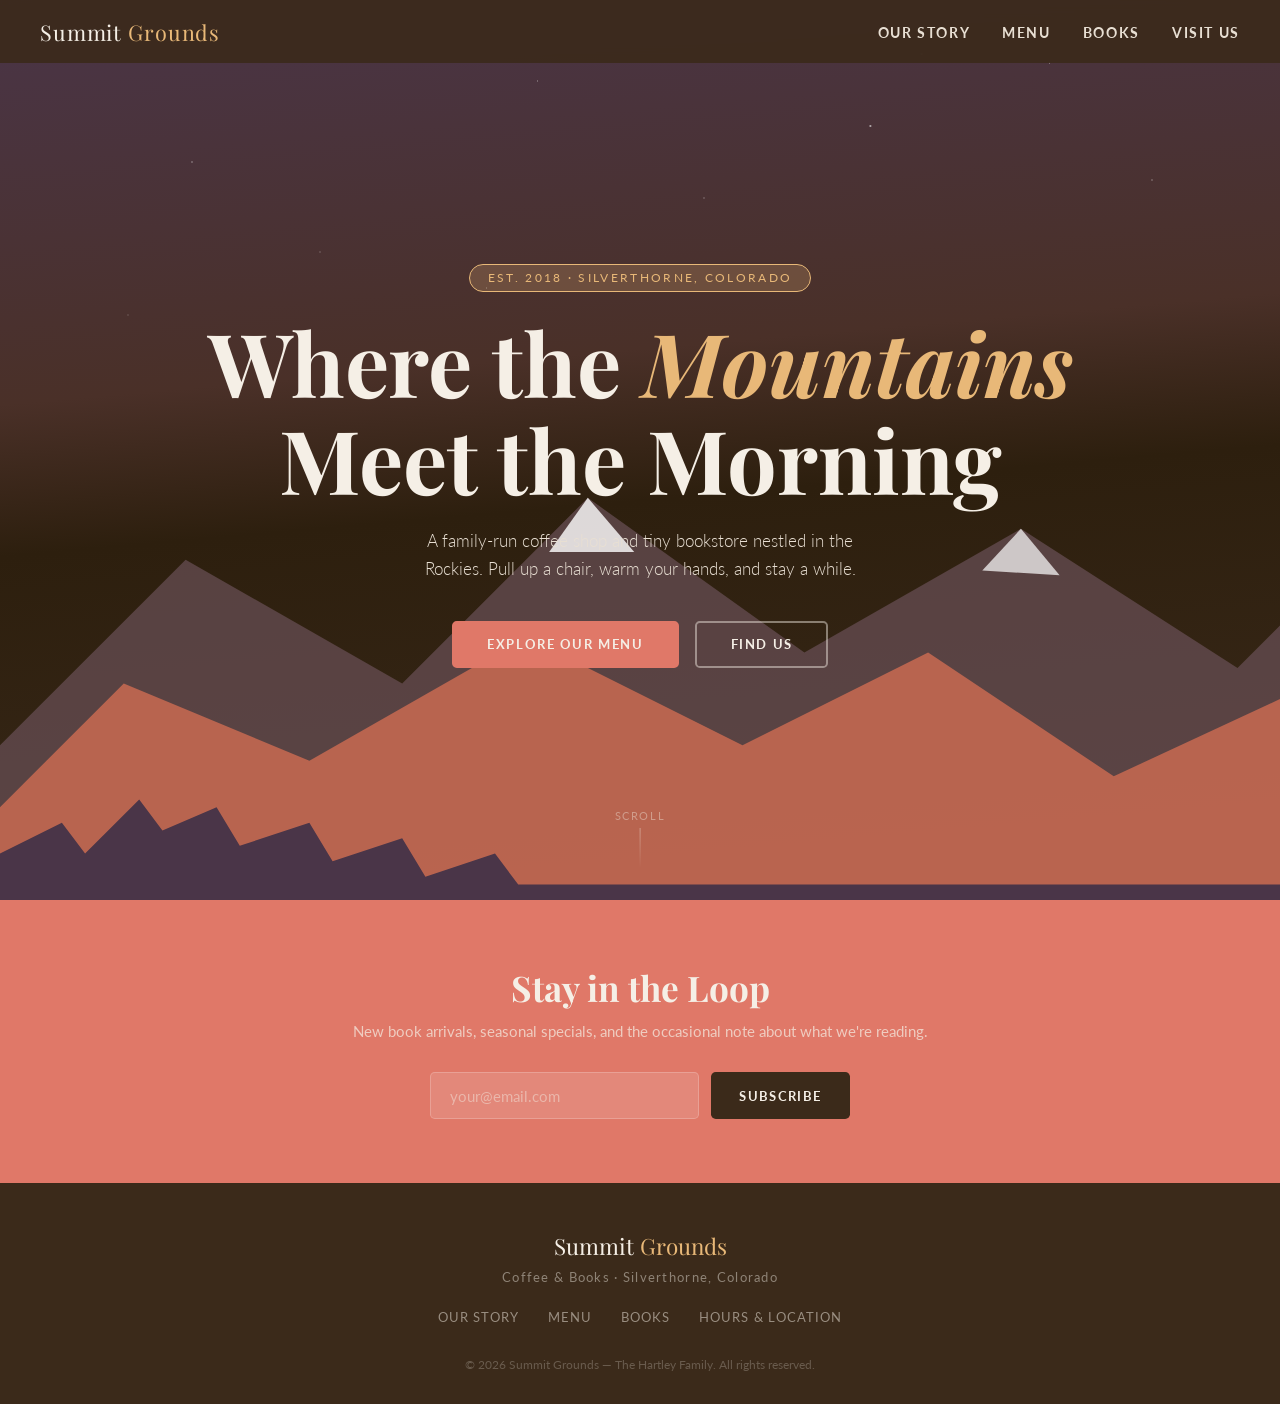
==== index.html @ 2be8e4b4 "Add Summit Grounds coffee shop and bookstore landing site. Multi-page static site with mountain-them" ====
<!DOCTYPE html>
<html lang="en">
<head>
  <meta charset="UTF-8" />
  <meta name="viewport" content="width=device-width, initial-scale=1.0" />
  <title>Summit Grounds — Coffee & Books</title>
  <link rel="preconnect" href="https://fonts.googleapis.com" />
  <link rel="preconnect" href="https://fonts.gstatic.com" crossorigin />
  <link href="https://fonts.googleapis.com/css2?family=Playfair+Display:ital,wght@0,400;0,600;1,400&family=Lato:wght@300;400;700&display=swap" rel="stylesheet" />
  <link rel="stylesheet" href="styles.css" />
</head>
<body>

<!-- NAV -->
<nav id="main-nav">
  <a href="index.html" class="nav-logo">Summit <span>Grounds</span></a>
  <button class="nav-toggle" type="button" aria-label="Open menu" aria-expanded="false" onclick="toggleNav()">
    <span></span><span></span><span></span>
  </button>
  <ul>
    <li><a href="about.html" onclick="closeNav()">Our Story</a></li>
    <li><a href="menu.html" onclick="closeNav()">Menu</a></li>
    <li><a href="books.html" onclick="closeNav()">Books</a></li>
    <li><a href="visit.html" onclick="closeNav()">Visit Us</a></li>
  </ul>
</nav>

<!-- HERO -->
<section class="hero" id="home">
  <div class="stars"></div>

  <!-- Mountain SVG -->
  <svg class="mountains" viewBox="0 0 1440 320" preserveAspectRatio="none" xmlns="http://www.w3.org/2000/svg">
    <!-- Back range -->
    <path d="M0,220 L120,100 L260,180 L380,60 L520,160 L660,80 L800,170 L920,50 L1060,140 L1200,90 L1340,160 L1440,120 L1440,320 L0,320 Z" fill="#6a5058" opacity="0.7"/>
    <!-- Snow caps -->
    <path d="M380,60 L410,95 L355,95 Z" fill="white" opacity="0.8"/>
    <path d="M920,50 L950,88 L892,85 Z" fill="white" opacity="0.8"/>
    <path d="M660,80 L685,110 L635,107 Z" fill="white" opacity="0.7"/>
    <!-- Mid range -->
    <path d="M0,260 L80,180 L200,230 L340,150 L480,220 L600,160 L720,240 L860,175 L980,250 L1100,190 L1220,255 L1340,210 L1440,240 L1440,320 L0,320 Z" fill="#c96a52" opacity="0.85"/>
    <!-- Foreground tree line -->
    <path d="M0,310 L0,290 L40,270 L55,290 L90,255 L105,275 L140,260 L155,285 L200,270 L215,295 L260,280 L275,305 L320,290 L335,310 L1100,310 L1115,290 L1150,275 L1165,298 L1200,265 L1215,285 L1260,275 L1280,305 L1320,288 L1360,270 L1380,295 L1440,280 L1440,320 L0,320 Z" fill="#4a3548"/>
  </svg>

  <div class="hero-badge">Est. 2018 · Silverthorne, Colorado</div>
  <h1>Where the <em>Mountains</em><br>Meet the Morning</h1>
  <p class="hero-sub">A family-run coffee shop and tiny bookstore nestled in the Rockies. Pull up a chair, warm your hands, and stay a while.</p>
  <div class="hero-cta">
    <a href="menu.html" class="btn btn-primary">Explore Our Menu</a>
    <a href="visit.html" class="btn btn-outline">Find Us</a>
  </div>

  <div class="scroll-hint">Scroll</div>
</section>

<!-- NEWSLETTER -->
<section class="newsletter">
  <div class="container">
    <h2>Stay in the Loop</h2>
    <p>New book arrivals, seasonal specials, and the occasional note about what we're reading.</p>
    <form class="newsletter-form" onsubmit="handleSubmit(event)">
      <input type="email" placeholder="your@email.com" required />
      <button type="submit">Subscribe</button>
    </form>
  </div>
</section>

<!-- FOOTER -->
<footer>
  <div class="footer-logo">Summit <span>Grounds</span></div>
  <div class="footer-tagline">Coffee & Books · Silverthorne, Colorado</div>
  <div class="footer-links">
    <a href="about.html">Our Story</a>
    <a href="menu.html">Menu</a>
    <a href="books.html">Books</a>
    <a href="visit.html">Hours & Location</a>
  </div>
  <div class="footer-copy">© 2026 Summit Grounds — The Hartley Family. All rights reserved.</div>
</footer>

<script src="shared.js"></script>
</body>
</html>
---- styles.css ----
*, *::before, *::after { box-sizing: border-box; margin: 0; padding: 0; }

    :root {
      --bark:      #3b2a1a;
      --espresso:  #5c3d1e;
      --latte:     #a0714f;
      --cream:     #f5efe6;
      --fog:       #e8dfd3;
      --pine:      #e07868;
      --sage:      #e8b878;
      --stone:     #a89098;
      --sky:       #f5c8a8;
      --ember:     #d88a9a;
      --rust:      #c96a52;
      --snow:      #f9f6f2;
    }

    html { scroll-behavior: smooth; }

    body {
      font-family: 'Lato', sans-serif;
      background: var(--snow);
      color: var(--bark);
      overflow-x: hidden;
    }

    /* ── NAV ── */
    nav {
      position: fixed;
      top: 0; left: 0; right: 0;
      z-index: 100;
      display: flex;
      align-items: center;
      justify-content: space-between;
      padding: 1.1rem 2.5rem;
      background: rgba(59,42,26,0.88);
      backdrop-filter: blur(8px);
    }
    .nav-logo {
      font-family: 'Playfair Display', serif;
      font-size: 1.35rem;
      color: var(--cream);
      letter-spacing: 0.04em;
      text-decoration: none;
    }
    .nav-logo span { color: var(--sage); }
    nav ul {
      list-style: none;
      display: flex;
      gap: 2rem;
    }
    nav ul a {
      text-decoration: none;
      color: var(--fog);
      font-size: 0.85rem;
      font-weight: 700;
      letter-spacing: 0.12em;
      text-transform: uppercase;
      transition: color 0.2s;
    }
    nav ul a:hover { color: var(--sage); }
    nav ul a[aria-current="page"] { color: var(--sage); }

    /* Subpages — room for fixed nav bar */
    .page-main > section { padding-top: 7.5rem; }

    .nav-toggle {
      display: none;
      background: none;
      border: none;
      cursor: pointer;
      padding: 0.35rem;
      color: var(--cream);
    }
    .nav-toggle span {
      display: block;
      width: 22px;
      height: 2px;
      background: var(--cream);
      margin: 5px 0;
      border-radius: 2px;
      transition: transform 0.25s, opacity 0.25s;
    }
    nav.open .nav-toggle span:nth-child(1) { transform: translateY(7px) rotate(45deg); }
    nav.open .nav-toggle span:nth-child(2) { opacity: 0; }
    nav.open .nav-toggle span:nth-child(3) { transform: translateY(-7px) rotate(-45deg); }

    /* ── HERO ── */
    .hero {
      position: relative;
      min-height: 100vh;
      display: flex;
      flex-direction: column;
      align-items: center;
      justify-content: center;
      text-align: center;
      padding: 6rem 2rem 4rem;
      overflow: hidden;
      background: linear-gradient(175deg, #4a3548 0%, #4a3028 40%, #2d1f0e 55%, #3b2a1a 100%);
    }

    /* SVG mountain silhouette */
    .mountains {
      position: absolute;
      bottom: 0; left: 0; right: 0;
      height: 55%;
      pointer-events: none;
    }

    /* Stars */
    .stars {
      position: absolute;
      inset: 0;
      background-image:
        radial-gradient(1px 1px at 15% 18%, rgba(255,255,255,0.7) 0%, transparent 100%),
        radial-gradient(1px 1px at 42% 9%,  rgba(255,255,255,0.5) 0%, transparent 100%),
        radial-gradient(1.5px 1.5px at 68% 14%, rgba(255,255,255,0.8) 0%, transparent 100%),
        radial-gradient(1px 1px at 82% 7%,  rgba(255,255,255,0.6) 0%, transparent 100%),
        radial-gradient(1px 1px at 25% 28%, rgba(255,255,255,0.4) 0%, transparent 100%),
        radial-gradient(1px 1px at 55% 22%, rgba(255,255,255,0.5) 0%, transparent 100%),
        radial-gradient(1px 1px at 90% 20%, rgba(255,255,255,0.6) 0%, transparent 100%),
        radial-gradient(1px 1px at 10% 35%, rgba(255,255,255,0.3) 0%, transparent 100%),
        radial-gradient(1.5px 1.5px at 72% 6%, rgba(255,255,255,0.9) 0%, transparent 100%),
        radial-gradient(1px 1px at 38% 32%, rgba(255,255,255,0.4) 0%, transparent 100%);
    }

    .hero-badge {
      display: inline-block;
      background: rgba(232,184,120,0.22);
      border: 1px solid var(--sage);
      color: var(--sage);
      font-size: 0.72rem;
      letter-spacing: 0.2em;
      text-transform: uppercase;
      padding: 0.4rem 1.1rem;
      border-radius: 2rem;
      margin-bottom: 1.4rem;
      position: relative;
      z-index: 2;
    }

    .hero h1 {
      font-family: 'Playfair Display', serif;
      font-size: clamp(3rem, 7vw, 5.5rem);
      color: var(--cream);
      line-height: 1.1;
      position: relative;
      z-index: 2;
    }
    .hero h1 em {
      font-style: italic;
      color: var(--sage);
    }

    .hero-sub {
      font-size: 1.05rem;
      color: var(--fog);
      font-weight: 300;
      margin: 1.2rem 0 2.4rem;
      max-width: 480px;
      position: relative;
      z-index: 2;
      line-height: 1.65;
    }

    .hero-cta {
      display: flex;
      gap: 1rem;
      position: relative;
      z-index: 2;
      flex-wrap: wrap;
      justify-content: center;
    }
    .btn {
      display: inline-block;
      text-decoration: none;
      padding: 0.85rem 2.1rem;
      border-radius: 0.3rem;
      font-size: 0.82rem;
      font-weight: 700;
      letter-spacing: 0.12em;
      text-transform: uppercase;
      transition: all 0.22s;
      cursor: pointer;
    }
    .btn-primary {
      background: var(--pine);
      color: var(--cream);
      border: 2px solid var(--pine);
    }
    .btn-primary:hover {
      background: var(--rust);
      border-color: var(--rust);
      transform: translateY(-2px);
    }
    .btn-outline {
      background: transparent;
      color: var(--cream);
      border: 2px solid rgba(245,239,230,0.45);
    }
    .btn-outline:hover {
      border-color: var(--cream);
      transform: translateY(-2px);
    }

    /* ── SCROLL INDICATOR ── */
    .scroll-hint {
      position: absolute;
      bottom: 2rem;
      left: 50%;
      transform: translateX(-50%);
      display: flex;
      flex-direction: column;
      align-items: center;
      gap: 0.4rem;
      color: rgba(245,239,230,0.4);
      font-size: 0.68rem;
      letter-spacing: 0.15em;
      text-transform: uppercase;
      z-index: 2;
    }
    .scroll-hint::after {
      content: '';
      display: block;
      width: 1px;
      height: 40px;
      background: linear-gradient(to bottom, rgba(245,239,230,0.4), transparent);
      animation: scrollPulse 2s ease-in-out infinite;
    }
    @keyframes scrollPulse {
      0%, 100% { opacity: 0.4; transform: scaleY(1); }
      50%       { opacity: 1;   transform: scaleY(1.2); }
    }

    /* ── SECTION SHARED ── */
    section { padding: 6rem 2rem; }
    .container { max-width: 1100px; margin: 0 auto; }
    .section-label {
      font-size: 0.72rem;
      font-weight: 700;
      letter-spacing: 0.22em;
      text-transform: uppercase;
      color: var(--sage);
      display: block;
      margin-bottom: 0.7rem;
    }
    .section-title {
      font-family: 'Playfair Display', serif;
      font-size: clamp(1.9rem, 4vw, 2.9rem);
      line-height: 1.2;
      color: var(--bark);
    }
    .section-title em { color: var(--pine); font-style: italic; }
    .divider {
      width: 50px;
      height: 3px;
      background: var(--latte);
      border-radius: 2px;
      margin: 1.2rem 0 2rem;
    }

    /* ── ABOUT ── */
    .about { background: var(--cream); }
    .about-grid {
      display: grid;
      grid-template-columns: 1fr 1fr;
      gap: 4rem;
      align-items: center;
    }
    .about-text p {
      font-size: 1rem;
      line-height: 1.8;
      color: var(--stone);
      margin-bottom: 1rem;
    }
    .about-text p strong { color: var(--bark); }
    .about-illustration {
      position: relative;
      height: 380px;
      border-radius: 0.5rem;
      overflow: hidden;
    }

    /* Hand-crafted CSS illustration of a cozy shop window */
    .shop-window {
      width: 100%;
      height: 100%;
      background: linear-gradient(160deg, #2d1f0e 0%, #3a2810 100%);
      position: relative;
      display: flex;
      align-items: center;
      justify-content: center;
    }
    .window-frame {
      width: 78%;
      height: 78%;
      border: 6px solid #6b4c2e;
      border-radius: 6px 6px 0 0;
      position: relative;
      background: linear-gradient(180deg, #f5c8a8 0%, #e8b878 40%, #e8a0a8 75%, #f0e8d8 100%);
      overflow: hidden;
    }
    .window-cross {
      position: absolute;
      top: 0; left: 50%; transform: translateX(-50%);
      width: 6px; height: 100%;
      background: #6b4c2e;
    }
    .window-cross-h {
      position: absolute;
      top: 45%; left: 0;
      height: 6px; width: 100%;
      background: #6b4c2e;
    }
    .w-mountain {
      position: absolute;
      bottom: 38%;
      left: 0; right: 0;
    }
    .w-pine-tree {
      position: absolute;
      bottom: 36%;
    }
    .w-pine-tree::before {
      content: '';
      position: absolute;
      bottom: 0;
      left: 50%;
      transform: translateX(-50%);
      border-left: 10px solid transparent;
      border-right: 10px solid transparent;
      border-bottom: 24px solid #d49068;
    }
    .w-pine-tree::after {
      content: '';
      position: absolute;
      bottom: 18px;
      left: 50%;
      transform: translateX(-50%);
      border-left: 7px solid transparent;
      border-right: 7px solid transparent;
      border-bottom: 18px solid #e8b878;
    }
    .w-coffee-cup {
      position: absolute;
      bottom: 6%;
      left: 50%;
      transform: translateX(-50%);
      width: 36px;
      height: 28px;
      background: #5c3d1e;
      border-radius: 0 0 8px 8px;
    }
    .w-coffee-cup::before {
      content: '';
      position: absolute;
      top: 4px; right: -8px;
      width: 10px; height: 16px;
      border: 3px solid #5c3d1e;
      border-left: none;
      border-radius: 0 8px 8px 0;
    }
    .w-steam {
      position: absolute;
      bottom: 32%;
      left: 50%;
      transform: translateX(-50%);
      display: flex;
      gap: 6px;
    }
    .w-steam span {
      display: block;
      width: 2px;
      height: 14px;
      background: rgba(255,255,255,0.5);
      border-radius: 2px;
      animation: steamRise 1.8s ease-in-out infinite;
    }
    .w-steam span:nth-child(2) { animation-delay: 0.4s; height: 18px; }
    .w-steam span:nth-child(3) { animation-delay: 0.8s; }
    @keyframes steamRise {
      0%   { opacity: 0; transform: translateY(0) scaleX(1); }
      50%  { opacity: 0.7; }
      100% { opacity: 0; transform: translateY(-20px) scaleX(1.5); }
    }
    .window-sill {
      position: absolute;
      bottom: -6px; left: -6px; right: -6px;
      height: 14px;
      background: #6b4c2e;
      border-radius: 0 0 4px 4px;
    }
    .shop-sign {
      position: absolute;
      top: 8%;
      left: 50%;
      transform: translateX(-50%);
      background: var(--pine);
      color: var(--cream);
      font-family: 'Playfair Display', serif;
      font-size: 0.7rem;
      padding: 0.3rem 0.8rem;
      border-radius: 0.2rem;
      white-space: nowrap;
      letter-spacing: 0.06em;
    }

    /* ── MENU ── */
    .menu { background: var(--snow); }
    .menu-tabs {
      display: flex;
      gap: 0.5rem;
      margin-bottom: 2.5rem;
      flex-wrap: wrap;
    }
    .tab-btn {
      padding: 0.6rem 1.4rem;
      border: 2px solid var(--fog);
      background: transparent;
      color: var(--stone);
      font-family: 'Lato', sans-serif;
      font-size: 0.82rem;
      font-weight: 700;
      letter-spacing: 0.1em;
      text-transform: uppercase;
      border-radius: 0.25rem;
      cursor: pointer;
      transition: all 0.2s;
    }
    .tab-btn.active, .tab-btn:hover {
      background: var(--espresso);
      border-color: var(--espresso);
      color: var(--cream);
    }
    .menu-panel { display: none; }
    .menu-panel.active { display: grid; grid-template-columns: repeat(auto-fill, minmax(260px, 1fr)); gap: 1.5rem; }
    .menu-card {
      background: var(--cream);
      border-radius: 0.5rem;
      padding: 1.5rem;
      border-left: 4px solid var(--latte);
      transition: transform 0.2s, box-shadow 0.2s;
    }
    .menu-card:hover { transform: translateY(-3px); box-shadow: 0 8px 24px rgba(59,42,26,0.1); }
    .menu-card h4 {
      font-family: 'Playfair Display', serif;
      font-size: 1.05rem;
      color: var(--bark);
      margin-bottom: 0.35rem;
    }
    .menu-card p {
      font-size: 0.88rem;
      color: var(--stone);
      line-height: 1.6;
      margin-bottom: 0.75rem;
    }
    .menu-price {
      font-size: 0.82rem;
      font-weight: 700;
      color: var(--pine);
      letter-spacing: 0.05em;
    }
    .menu-card.pine  { border-left-color: var(--pine); }
    .menu-card.sky   { border-left-color: var(--sky); }
    .menu-card.ember { border-left-color: var(--ember); }

    /* ── BOOKS ── */
    .books { background: linear-gradient(135deg, #2d1f0e 0%, #4a3548 100%); }
    .books .section-title { color: var(--cream); }
    .books .section-label { color: var(--sage); }
    .books .divider { background: var(--sage); }
    .books-intro {
      color: var(--fog);
      font-size: 1rem;
      line-height: 1.75;
      max-width: 560px;
      margin-bottom: 3rem;
    }
    .shelf {
      display: flex;
      gap: 0.5rem;
      align-items: flex-end;
      background: rgba(255,255,255,0.04);
      border-radius: 0.5rem;
      padding: 1.5rem 2rem 0;
      border-bottom: 10px solid #5c3d1e;
      overflow-x: auto;
      margin-bottom: 2rem;
    }
    .book {
      flex: 0 0 auto;
      width: 38px;
      border-radius: 3px 0 0 3px;
      position: relative;
      cursor: default;
      transition: transform 0.2s;
    }
    .book:hover { transform: translateY(-8px); }
    .book-spine {
      width: 100%;
      writing-mode: vertical-rl;
      text-orientation: mixed;
      transform: rotate(180deg);
      font-size: 0.6rem;
      font-weight: 700;
      letter-spacing: 0.08em;
      color: rgba(255,255,255,0.85);
      padding: 0.6rem 0.3rem;
      white-space: nowrap;
      overflow: hidden;
      text-overflow: ellipsis;
      border-radius: 3px 0 0 3px;
    }
    .books-note {
      color: rgba(245,239,230,0.5);
      font-size: 0.82rem;
      font-style: italic;
      text-align: center;
    }

    /* ── VISIT ── */
    .visit { background: var(--cream); }
    .visit-grid {
      display: grid;
      grid-template-columns: 1fr 1fr;
      gap: 3rem;
    }
    .visit-card {
      background: var(--snow);
      border-radius: 0.6rem;
      padding: 2rem;
      box-shadow: 0 2px 12px rgba(59,42,26,0.07);
    }
    .visit-card h3 {
      font-family: 'Playfair Display', serif;
      font-size: 1.25rem;
      color: var(--bark);
      margin-bottom: 1.2rem;
      display: flex;
      align-items: center;
      gap: 0.6rem;
    }
    .visit-icon {
      width: 36px; height: 36px;
      background: var(--pine);
      border-radius: 50%;
      display: flex;
      align-items: center;
      justify-content: center;
      font-size: 1rem;
      flex-shrink: 0;
    }
    .hours-row {
      display: flex;
      justify-content: space-between;
      align-items: center;
      padding: 0.6rem 0;
      border-bottom: 1px solid var(--fog);
      font-size: 0.92rem;
    }
    .hours-row:last-child { border-bottom: none; }
    .hours-day { color: var(--stone); font-weight: 400; }
    .hours-time { color: var(--bark); font-weight: 700; }
    .hours-time.closed { color: var(--latte); }
    .address-block { color: var(--stone); line-height: 2; font-size: 0.95rem; }
    .address-block strong { color: var(--bark); display: block; font-size: 1rem; margin-bottom: 0.3rem; }
    .map-placeholder {
      margin-top: 1.2rem;
      background: linear-gradient(135deg, var(--pine) 0%, var(--rust) 40%, #3b2a1a 100%);
      border-radius: 0.4rem;
      height: 120px;
      display: flex;
      align-items: center;
      justify-content: center;
      color: rgba(245,239,230,0.6);
      font-size: 0.8rem;
      letter-spacing: 0.1em;
      text-transform: uppercase;
      position: relative;
      overflow: hidden;
    }
    .map-placeholder::before {
      content: '⛰';
      position: absolute;
      font-size: 3.5rem;
      opacity: 0.15;
      right: 1rem;
    }
    .map-pin {
      font-size: 1.8rem;
      position: absolute;
      animation: pinBounce 2s ease-in-out infinite;
    }
    @keyframes pinBounce {
      0%, 100% { transform: translateY(0); }
      50%       { transform: translateY(-5px); }
    }

    /* ── NEWSLETTER ── */
    .newsletter {
      background: var(--pine);
      padding: 4rem 2rem;
      text-align: center;
    }
    .newsletter h2 {
      font-family: 'Playfair Display', serif;
      color: var(--cream);
      font-size: clamp(1.6rem, 3.5vw, 2.2rem);
      margin-bottom: 0.7rem;
    }
    .newsletter p {
      color: rgba(245,239,230,0.7);
      font-size: 0.95rem;
      margin-bottom: 2rem;
    }
    .newsletter-form {
      display: flex;
      gap: 0.7rem;
      max-width: 420px;
      margin: 0 auto;
      flex-wrap: wrap;
      justify-content: center;
    }
    .newsletter-form input {
      flex: 1;
      min-width: 220px;
      padding: 0.85rem 1.2rem;
      border: none;
      border-radius: 0.3rem;
      font-family: 'Lato', sans-serif;
      font-size: 0.92rem;
      background: rgba(255,255,255,0.12);
      color: var(--cream);
      outline: none;
      border: 1px solid rgba(255,255,255,0.2);
      transition: border-color 0.2s;
    }
    .newsletter-form input::placeholder { color: rgba(245,239,230,0.45); }
    .newsletter-form input:focus { border-color: rgba(255,255,255,0.55); }
    .newsletter-form button {
      padding: 0.85rem 1.8rem;
      background: var(--bark);
      color: var(--cream);
      border: none;
      border-radius: 0.3rem;
      font-family: 'Lato', sans-serif;
      font-size: 0.82rem;
      font-weight: 700;
      letter-spacing: 0.1em;
      text-transform: uppercase;
      cursor: pointer;
      transition: background 0.2s, transform 0.2s;
    }
    .newsletter-form button:hover { background: #2d1f0e; transform: translateY(-2px); }

    /* ── FOOTER ── */
    footer {
      background: var(--bark);
      padding: 3rem 2rem 2rem;
      text-align: center;
    }
    .footer-logo {
      font-family: 'Playfair Display', serif;
      color: var(--cream);
      font-size: 1.4rem;
      margin-bottom: 0.5rem;
    }
    .footer-logo span { color: var(--sage); }
    .footer-tagline {
      color: rgba(245,239,230,0.45);
      font-size: 0.8rem;
      letter-spacing: 0.1em;
      margin-bottom: 1.5rem;
    }
    .footer-links {
      display: flex;
      justify-content: center;
      gap: 1.8rem;
      flex-wrap: wrap;
      margin-bottom: 2rem;
    }
    .footer-links a {
      color: rgba(245,239,230,0.5);
      text-decoration: none;
      font-size: 0.82rem;
      letter-spacing: 0.08em;
      text-transform: uppercase;
      transition: color 0.2s;
    }
    .footer-links a:hover { color: var(--sage); }
    .footer-copy {
      color: rgba(245,239,230,0.25);
      font-size: 0.75rem;
    }

    /* ── RESPONSIVE ── */
    @media (max-width: 720px) {
      .nav-toggle { display: block; }
      nav ul {
        display: none;
        position: absolute;
        top: 100%;
        left: 0;
        right: 0;
        flex-direction: column;
        gap: 0;
        background: rgba(45, 31, 14, 0.97);
        padding: 0.5rem 0 1rem;
        border-top: 1px solid rgba(232, 184, 120, 0.25);
      }
      nav.open ul { display: flex; }
      nav ul li a {
        display: block;
        padding: 0.85rem 2.5rem;
      }
      .about-grid, .visit-grid { grid-template-columns: 1fr; }
      .about-illustration { height: 260px; }
    }

    @media (prefers-reduced-motion: reduce) {
      *, *::before, *::after {
        animation-duration: 0.01ms !important;
        animation-iteration-count: 1 !important;
        transition-duration: 0.01ms !important;
      }
      html { scroll-behavior: auto; }
    }
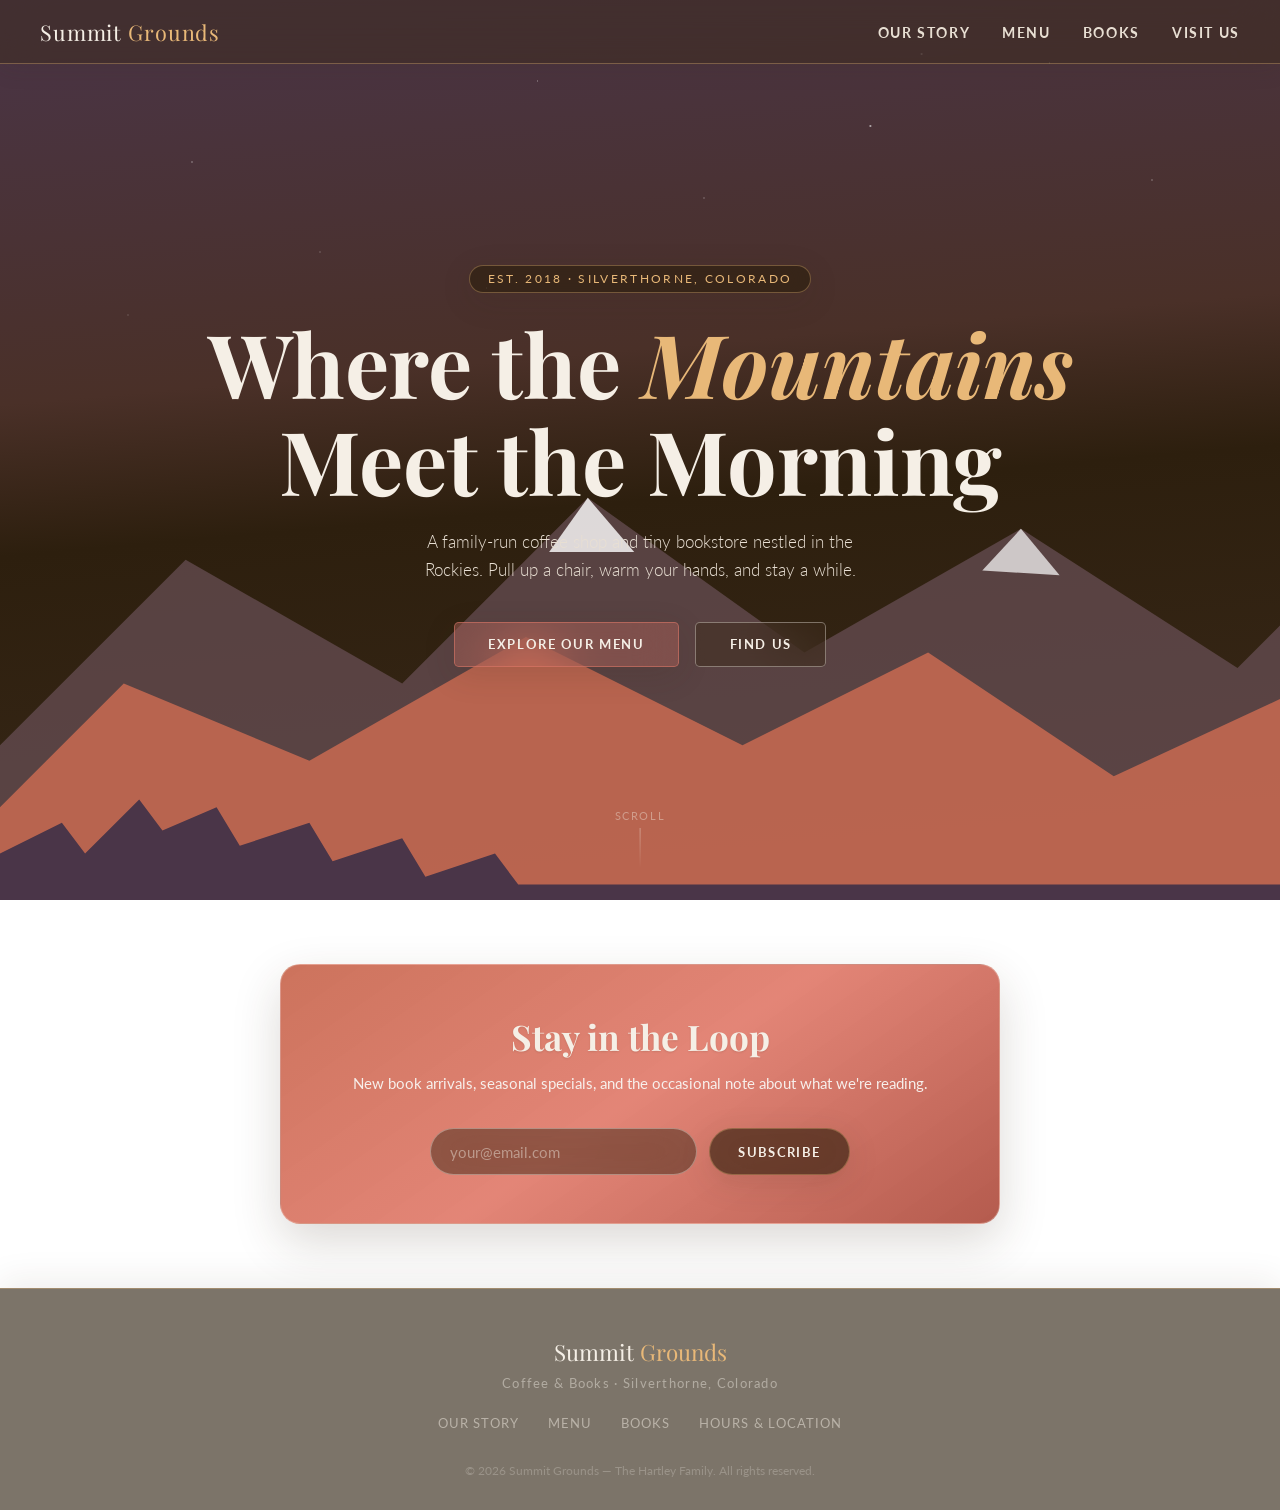
==== commit 766929b3: "Apply glass styling and improve newsletter contrast. Update styles across all pages with frosted gla" ====
--- a/index.html
+++ b/index.html
@@ -7,7 +7,7 @@
   <link rel="preconnect" href="https://fonts.googleapis.com" />
   <link rel="preconnect" href="https://fonts.gstatic.com" crossorigin />
   <link href="https://fonts.googleapis.com/css2?family=Playfair+Display:ital,wght@0,400;0,600;1,400&family=Lato:wght@300;400;700&display=swap" rel="stylesheet" />
-  <link rel="stylesheet" href="styles.css" />
+  <link rel="stylesheet" href="styles.css?v=glass2" />
 </head>
 <body>
 
--- a/styles.css
+++ b/styles.css
@@ -13,15 +13,35 @@
       --ember:     #d88a9a;
       --rust:      #c96a52;
       --snow:      #f9f6f2;
+
+      /* Glass system — frosted panels using the same palette */
+      --glass-light:     rgba(249, 246, 242, 0.52);
+      --glass-light-strong: rgba(249, 246, 242, 0.72);
+      --glass-dark:      rgba(59, 42, 26, 0.48);
+      --glass-dark-strong: rgba(45, 31, 14, 0.62);
+      --glass-pine:      rgba(224, 120, 104, 0.28);
+      --glass-newsletter: linear-gradient(145deg, rgba(201, 106, 82, 0.94) 0%, rgba(224, 120, 104, 0.90) 50%, rgba(176, 82, 68, 0.95) 100%);
+      --glass-border:    rgba(245, 239, 230, 0.38);
+      --glass-border-warm: rgba(232, 184, 120, 0.35);
+      --glass-blur:      blur(22px);
+      --glass-shadow:    0 8px 32px rgba(59, 42, 26, 0.14);
+      --glass-shadow-lg: 0 18px 48px rgba(59, 42, 26, 0.18);
+      --glass-radius:    1rem;
+      --glass-radius-lg: 1.25rem;
     }
 
     html { scroll-behavior: smooth; }
 
     body {
       font-family: 'Lato', sans-serif;
-      background: var(--snow);
       color: var(--bark);
       overflow-x: hidden;
+      background:
+        radial-gradient(ellipse 80% 50% at 15% 0%, rgba(224, 120, 104, 0.18), transparent 55%),
+        radial-gradient(ellipse 70% 45% at 88% 12%, rgba(232, 184, 120, 0.22), transparent 50%),
+        radial-gradient(ellipse 60% 40% at 50% 100%, rgba(201, 106, 82, 0.12), transparent 55%),
+        linear-gradient(180deg, var(--snow) 0%, var(--cream) 45%, var(--fog) 100%);
+      background-attachment: fixed;
     }
 
     /* ── NAV ── */
@@ -33,8 +53,11 @@
       align-items: center;
       justify-content: space-between;
       padding: 1.1rem 2.5rem;
-      background: rgba(59,42,26,0.88);
-      backdrop-filter: blur(8px);
+      background: var(--glass-dark);
+      backdrop-filter: var(--glass-blur);
+      -webkit-backdrop-filter: var(--glass-blur);
+      border-bottom: 1px solid var(--glass-border-warm);
+      box-shadow: 0 4px 24px rgba(59, 42, 26, 0.12);
     }
     .nav-logo {
       font-family: 'Playfair Display', serif;
@@ -126,8 +149,10 @@
 
     .hero-badge {
       display: inline-block;
-      background: rgba(232,184,120,0.22);
-      border: 1px solid var(--sage);
+      background: var(--glass-dark-strong);
+      backdrop-filter: var(--glass-blur);
+      -webkit-backdrop-filter: var(--glass-blur);
+      border: 1px solid var(--glass-border-warm);
       color: var(--sage);
       font-size: 0.72rem;
       letter-spacing: 0.2em;
@@ -137,6 +162,7 @@
       margin-bottom: 1.4rem;
       position: relative;
       z-index: 2;
+      box-shadow: var(--glass-shadow);
     }
 
     .hero h1 {
@@ -184,23 +210,31 @@
       cursor: pointer;
     }
     .btn-primary {
-      background: var(--pine);
-      color: var(--cream);
-      border: 2px solid var(--pine);
+      background: var(--glass-pine);
+      backdrop-filter: var(--glass-blur);
+      -webkit-backdrop-filter: var(--glass-blur);
+      color: var(--cream);
+      border: 1px solid rgba(224, 120, 104, 0.55);
+      box-shadow: var(--glass-shadow);
     }
     .btn-primary:hover {
-      background: var(--rust);
+      background: rgba(201, 106, 82, 0.45);
       border-color: var(--rust);
       transform: translateY(-2px);
+      box-shadow: var(--glass-shadow-lg);
     }
     .btn-outline {
-      background: transparent;
-      color: var(--cream);
-      border: 2px solid rgba(245,239,230,0.45);
+      background: var(--glass-dark);
+      backdrop-filter: var(--glass-blur);
+      -webkit-backdrop-filter: var(--glass-blur);
+      color: var(--cream);
+      border: 1px solid var(--glass-border);
     }
     .btn-outline:hover {
+      background: var(--glass-dark-strong);
       border-color: var(--cream);
       transform: translateY(-2px);
+      box-shadow: var(--glass-shadow);
     }
 
     /* ── SCROLL INDICATOR ── */
@@ -260,13 +294,24 @@
     }
 
     /* ── ABOUT ── */
-    .about { background: var(--cream); }
+    .about {
+      background: transparent;
+    }
     .about-grid {
       display: grid;
       grid-template-columns: 1fr 1fr;
       gap: 4rem;
       align-items: center;
     }
+    .about-text {
+      background: var(--glass-light-strong);
+      backdrop-filter: var(--glass-blur);
+      -webkit-backdrop-filter: var(--glass-blur);
+      border: 1px solid var(--glass-border);
+      border-radius: var(--glass-radius-lg);
+      padding: 2.5rem;
+      box-shadow: var(--glass-shadow);
+    }
     .about-text p {
       font-size: 1rem;
       line-height: 1.8;
@@ -277,8 +322,12 @@
     .about-illustration {
       position: relative;
       height: 380px;
-      border-radius: 0.5rem;
+      border-radius: var(--glass-radius-lg);
       overflow: hidden;
+      border: 1px solid var(--glass-border-warm);
+      box-shadow: var(--glass-shadow-lg);
+      backdrop-filter: var(--glass-blur);
+      -webkit-backdrop-filter: var(--glass-blur);
     }
 
     /* Hand-crafted CSS illustration of a cozy shop window */
@@ -395,18 +444,22 @@
       top: 8%;
       left: 50%;
       transform: translateX(-50%);
-      background: var(--pine);
+      background: var(--glass-pine);
+      backdrop-filter: var(--glass-blur);
+      -webkit-backdrop-filter: var(--glass-blur);
+      border: 1px solid rgba(224, 120, 104, 0.45);
       color: var(--cream);
       font-family: 'Playfair Display', serif;
       font-size: 0.7rem;
       padding: 0.3rem 0.8rem;
-      border-radius: 0.2rem;
+      border-radius: 0.5rem;
       white-space: nowrap;
       letter-spacing: 0.06em;
+      box-shadow: var(--glass-shadow);
     }
 
     /* ── MENU ── */
-    .menu { background: var(--snow); }
+    .menu { background: transparent; }
     .menu-tabs {
       display: flex;
       gap: 0.5rem;
@@ -415,33 +468,47 @@
     }
     .tab-btn {
       padding: 0.6rem 1.4rem;
-      border: 2px solid var(--fog);
-      background: transparent;
+      border: 1px solid var(--glass-border);
+      background: var(--glass-light);
+      backdrop-filter: var(--glass-blur);
+      -webkit-backdrop-filter: var(--glass-blur);
       color: var(--stone);
       font-family: 'Lato', sans-serif;
       font-size: 0.82rem;
       font-weight: 700;
       letter-spacing: 0.1em;
       text-transform: uppercase;
-      border-radius: 0.25rem;
+      border-radius: 2rem;
       cursor: pointer;
       transition: all 0.2s;
+      box-shadow: 0 2px 12px rgba(59, 42, 26, 0.06);
     }
     .tab-btn.active, .tab-btn:hover {
-      background: var(--espresso);
-      border-color: var(--espresso);
-      color: var(--cream);
+      background: var(--glass-dark-strong);
+      backdrop-filter: var(--glass-blur);
+      -webkit-backdrop-filter: var(--glass-blur);
+      border-color: var(--glass-border-warm);
+      color: var(--cream);
+      box-shadow: var(--glass-shadow);
     }
     .menu-panel { display: none; }
     .menu-panel.active { display: grid; grid-template-columns: repeat(auto-fill, minmax(260px, 1fr)); gap: 1.5rem; }
     .menu-card {
-      background: var(--cream);
-      border-radius: 0.5rem;
+      background: var(--glass-light-strong);
+      backdrop-filter: var(--glass-blur);
+      -webkit-backdrop-filter: var(--glass-blur);
+      border-radius: var(--glass-radius);
       padding: 1.5rem;
+      border: 1px solid var(--glass-border);
       border-left: 4px solid var(--latte);
       transition: transform 0.2s, box-shadow 0.2s;
-    }
-    .menu-card:hover { transform: translateY(-3px); box-shadow: 0 8px 24px rgba(59,42,26,0.1); }
+      box-shadow: var(--glass-shadow);
+    }
+    .menu-card:hover {
+      transform: translateY(-3px);
+      box-shadow: var(--glass-shadow-lg);
+      border-color: var(--glass-border-warm);
+    }
     .menu-card h4 {
       font-family: 'Playfair Display', serif;
       font-size: 1.05rem;
@@ -465,7 +532,20 @@
     .menu-card.ember { border-left-color: var(--ember); }
 
     /* ── BOOKS ── */
-    .books { background: linear-gradient(135deg, #2d1f0e 0%, #4a3548 100%); }
+    .books {
+      background: linear-gradient(135deg, rgba(45, 31, 14, 0.92) 0%, rgba(74, 53, 72, 0.88) 100%);
+      position: relative;
+    }
+    .books::before {
+      content: '';
+      position: absolute;
+      inset: 0;
+      background:
+        radial-gradient(ellipse 60% 40% at 20% 30%, rgba(224, 120, 104, 0.15), transparent 55%),
+        radial-gradient(ellipse 50% 35% at 80% 70%, rgba(232, 184, 120, 0.12), transparent 50%);
+      pointer-events: none;
+    }
+    .books .container { position: relative; z-index: 1; }
     .books .section-title { color: var(--cream); }
     .books .section-label { color: var(--sage); }
     .books .divider { background: var(--sage); }
@@ -475,17 +555,28 @@
       line-height: 1.75;
       max-width: 560px;
       margin-bottom: 3rem;
+      background: var(--glass-dark);
+      backdrop-filter: var(--glass-blur);
+      -webkit-backdrop-filter: var(--glass-blur);
+      border: 1px solid var(--glass-border-warm);
+      border-radius: var(--glass-radius);
+      padding: 1.5rem 1.75rem;
+      box-shadow: var(--glass-shadow);
     }
     .shelf {
       display: flex;
       gap: 0.5rem;
       align-items: flex-end;
-      background: rgba(255,255,255,0.04);
-      border-radius: 0.5rem;
+      background: var(--glass-dark);
+      backdrop-filter: var(--glass-blur);
+      -webkit-backdrop-filter: var(--glass-blur);
+      border: 1px solid var(--glass-border-warm);
+      border-radius: var(--glass-radius-lg);
       padding: 1.5rem 2rem 0;
-      border-bottom: 10px solid #5c3d1e;
+      border-bottom: 10px solid rgba(92, 61, 30, 0.65);
       overflow-x: auto;
       margin-bottom: 2rem;
+      box-shadow: var(--glass-shadow-lg);
     }
     .book {
       flex: 0 0 auto;
@@ -512,24 +603,35 @@
       border-radius: 3px 0 0 3px;
     }
     .books-note {
-      color: rgba(245,239,230,0.5);
+      color: rgba(245,239,230,0.65);
       font-size: 0.82rem;
       font-style: italic;
       text-align: center;
+      background: var(--glass-dark);
+      backdrop-filter: var(--glass-blur);
+      -webkit-backdrop-filter: var(--glass-blur);
+      border: 1px solid rgba(232, 184, 120, 0.2);
+      border-radius: var(--glass-radius);
+      padding: 1rem 1.5rem;
+      max-width: 520px;
+      margin: 0 auto;
     }
 
     /* ── VISIT ── */
-    .visit { background: var(--cream); }
+    .visit { background: transparent; }
     .visit-grid {
       display: grid;
       grid-template-columns: 1fr 1fr;
       gap: 3rem;
     }
     .visit-card {
-      background: var(--snow);
-      border-radius: 0.6rem;
+      background: var(--glass-light-strong);
+      backdrop-filter: var(--glass-blur);
+      -webkit-backdrop-filter: var(--glass-blur);
+      border: 1px solid var(--glass-border);
+      border-radius: var(--glass-radius-lg);
       padding: 2rem;
-      box-shadow: 0 2px 12px rgba(59,42,26,0.07);
+      box-shadow: var(--glass-shadow);
     }
     .visit-card h3 {
       font-family: 'Playfair Display', serif;
@@ -542,13 +644,17 @@
     }
     .visit-icon {
       width: 36px; height: 36px;
-      background: var(--pine);
+      background: var(--glass-pine);
+      backdrop-filter: var(--glass-blur);
+      -webkit-backdrop-filter: var(--glass-blur);
+      border: 1px solid rgba(224, 120, 104, 0.4);
       border-radius: 50%;
       display: flex;
       align-items: center;
       justify-content: center;
       font-size: 1rem;
       flex-shrink: 0;
+      box-shadow: 0 4px 16px rgba(59, 42, 26, 0.1);
     }
     .hours-row {
       display: flex;
@@ -566,18 +672,22 @@
     .address-block strong { color: var(--bark); display: block; font-size: 1rem; margin-bottom: 0.3rem; }
     .map-placeholder {
       margin-top: 1.2rem;
-      background: linear-gradient(135deg, var(--pine) 0%, var(--rust) 40%, #3b2a1a 100%);
-      border-radius: 0.4rem;
+      background: var(--glass-dark-strong);
+      backdrop-filter: var(--glass-blur);
+      -webkit-backdrop-filter: var(--glass-blur);
+      border: 1px solid var(--glass-border-warm);
+      border-radius: var(--glass-radius);
       height: 120px;
       display: flex;
       align-items: center;
       justify-content: center;
-      color: rgba(245,239,230,0.6);
+      color: rgba(245,239,230,0.75);
       font-size: 0.8rem;
       letter-spacing: 0.1em;
       text-transform: uppercase;
       position: relative;
       overflow: hidden;
+      box-shadow: inset 0 1px 0 rgba(245, 239, 230, 0.08);
     }
     .map-placeholder::before {
       content: '⛰';
@@ -596,22 +706,60 @@
       50%       { transform: translateY(-5px); }
     }
 
+    .visit-perks {
+      display: grid;
+      grid-template-columns: repeat(auto-fill, minmax(200px, 1fr));
+      gap: 1rem;
+      margin-top: 2rem;
+    }
+    .visit-perk {
+      background: var(--glass-light-strong);
+      backdrop-filter: var(--glass-blur);
+      -webkit-backdrop-filter: var(--glass-blur);
+      border: 1px solid var(--glass-border);
+      border-radius: var(--glass-radius);
+      padding: 1.2rem;
+      text-align: center;
+      box-shadow: var(--glass-shadow);
+      transition: transform 0.2s, box-shadow 0.2s;
+    }
+    .visit-perk:hover {
+      transform: translateY(-2px);
+      box-shadow: var(--glass-shadow-lg);
+    }
+    .visit-perk-icon { font-size: 1.6rem; margin-bottom: 0.4rem; }
+    .visit-perk-title { font-size: 0.85rem; font-weight: 700; color: var(--bark); }
+    .visit-perk-desc { font-size: 0.78rem; color: var(--stone); margin-top: 0.25rem; }
+
     /* ── NEWSLETTER ── */
     .newsletter {
-      background: var(--pine);
+      background: transparent;
       padding: 4rem 2rem;
       text-align: center;
     }
+    .newsletter .container {
+      background: var(--glass-newsletter);
+      backdrop-filter: var(--glass-blur);
+      -webkit-backdrop-filter: var(--glass-blur);
+      border: 1px solid rgba(245, 239, 230, 0.28);
+      border-radius: var(--glass-radius-lg);
+      padding: 3rem 2rem;
+      box-shadow: var(--glass-shadow-lg);
+      max-width: 720px;
+      margin: 0 auto;
+    }
     .newsletter h2 {
       font-family: 'Playfair Display', serif;
       color: var(--cream);
       font-size: clamp(1.6rem, 3.5vw, 2.2rem);
       margin-bottom: 0.7rem;
+      text-shadow: 0 1px 2px rgba(59, 42, 26, 0.15);
     }
     .newsletter p {
-      color: rgba(245,239,230,0.7);
+      color: rgba(249, 246, 242, 0.95);
       font-size: 0.95rem;
       margin-bottom: 2rem;
+      line-height: 1.65;
     }
     .newsletter-form {
       display: flex;
@@ -625,39 +773,51 @@
       flex: 1;
       min-width: 220px;
       padding: 0.85rem 1.2rem;
-      border: none;
-      border-radius: 0.3rem;
+      border-radius: 2rem;
       font-family: 'Lato', sans-serif;
       font-size: 0.92rem;
-      background: rgba(255,255,255,0.12);
+      background: var(--glass-dark);
+      backdrop-filter: var(--glass-blur);
+      -webkit-backdrop-filter: var(--glass-blur);
       color: var(--cream);
       outline: none;
-      border: 1px solid rgba(255,255,255,0.2);
-      transition: border-color 0.2s;
+      border: 1px solid var(--glass-border);
+      transition: border-color 0.2s, box-shadow 0.2s;
     }
     .newsletter-form input::placeholder { color: rgba(245,239,230,0.45); }
     .newsletter-form input:focus { border-color: rgba(255,255,255,0.55); }
     .newsletter-form button {
       padding: 0.85rem 1.8rem;
-      background: var(--bark);
-      color: var(--cream);
-      border: none;
-      border-radius: 0.3rem;
+      background: var(--glass-dark-strong);
+      backdrop-filter: var(--glass-blur);
+      -webkit-backdrop-filter: var(--glass-blur);
+      color: var(--cream);
+      border: 1px solid var(--glass-border-warm);
+      border-radius: 2rem;
       font-family: 'Lato', sans-serif;
       font-size: 0.82rem;
       font-weight: 700;
       letter-spacing: 0.1em;
       text-transform: uppercase;
       cursor: pointer;
-      transition: background 0.2s, transform 0.2s;
-    }
-    .newsletter-form button:hover { background: #2d1f0e; transform: translateY(-2px); }
+      transition: background 0.2s, transform 0.2s, box-shadow 0.2s;
+      box-shadow: var(--glass-shadow);
+    }
+    .newsletter-form button:hover {
+      background: rgba(59, 42, 26, 0.75);
+      transform: translateY(-2px);
+      box-shadow: var(--glass-shadow-lg);
+    }
 
     /* ── FOOTER ── */
     footer {
-      background: var(--bark);
+      background: var(--glass-dark-strong);
+      backdrop-filter: var(--glass-blur);
+      -webkit-backdrop-filter: var(--glass-blur);
+      border-top: 1px solid var(--glass-border-warm);
       padding: 3rem 2rem 2rem;
       text-align: center;
+      box-shadow: 0 -8px 32px rgba(59, 42, 26, 0.08);
     }
     .footer-logo {
       font-family: 'Playfair Display', serif;
@@ -704,9 +864,12 @@
         right: 0;
         flex-direction: column;
         gap: 0;
-        background: rgba(45, 31, 14, 0.97);
+        background: var(--glass-dark-strong);
+        backdrop-filter: var(--glass-blur);
+        -webkit-backdrop-filter: var(--glass-blur);
         padding: 0.5rem 0 1rem;
-        border-top: 1px solid rgba(232, 184, 120, 0.25);
+        border-top: 1px solid var(--glass-border-warm);
+        box-shadow: var(--glass-shadow-lg);
       }
       nav.open ul { display: flex; }
       nav ul li a {
